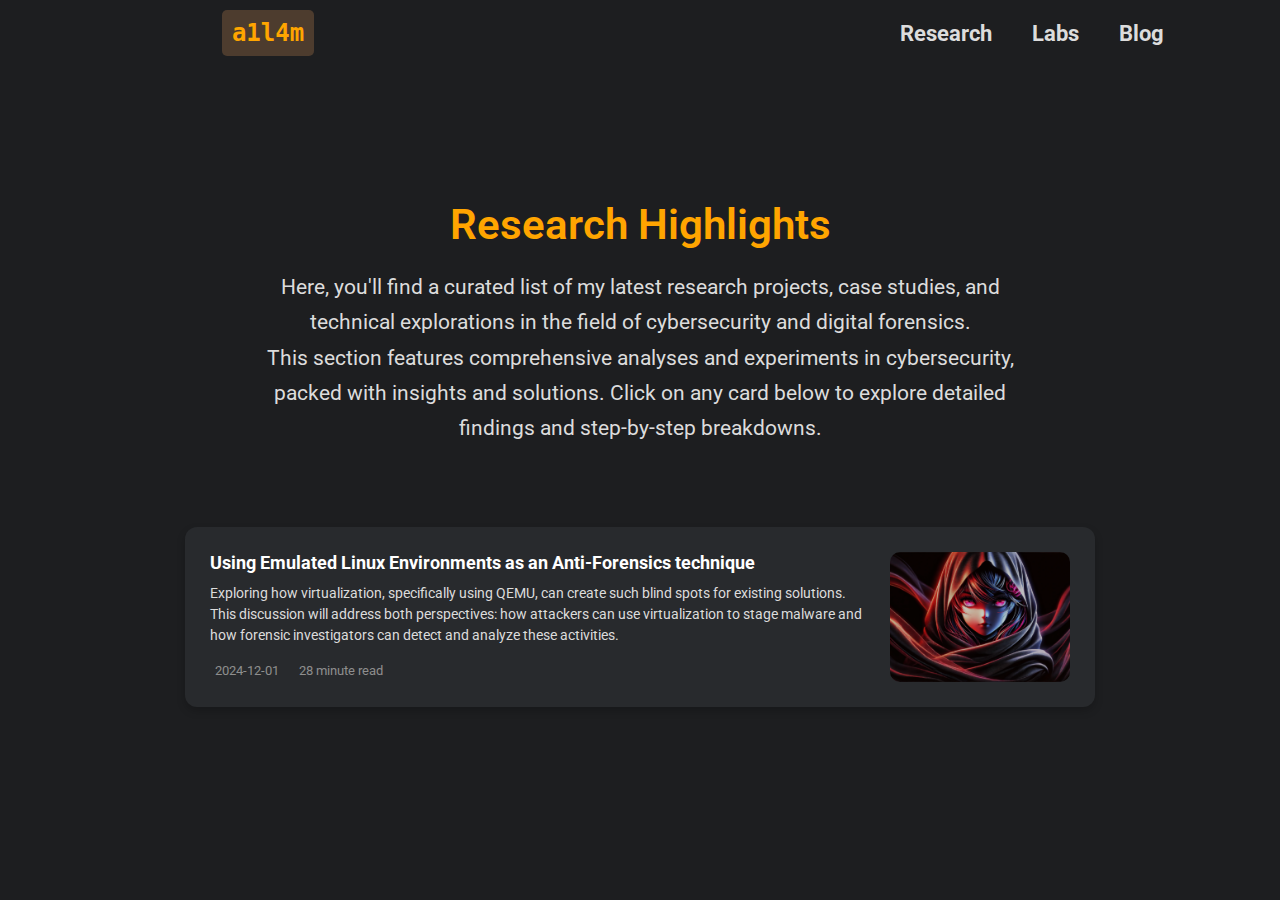
==== research/index.html @ d4893eb4 "Add files via upload" ====
<!DOCTYPE html>
<html lang="en">
<head>
    <meta charset="UTF-8">
    <meta name="viewport" content="width=device-width, initial-scale=1.0">
    <title>Research</title>
	<meta property="og:description" content="Here, you'll find a curated list of my latest research projects, case studies, and technical explorations in the field of cybersecurity and digital forensics." />
	<meta property="og:title" content="My Research Page" />
	<meta property="og:url" content="https://a1l4m.github.io/index.html" />
    <meta property="og:image" content="https://a1l4m.github.io/labs/images/mainthumbnail.png">
    <meta property="og:image:width" content="1200" />
    <meta property="og:image:height" content="627" />
    <meta property="og:type" content="website" />
    <link rel="stylesheet" href="https://stackpath.bootstrapcdn.com/bootstrap/5.3.0/css/bootstrap.min.css">
    <link rel="stylesheet" href="https://fonts.googleapis.com/css2?family=Roboto:wght@400;500;700&display=swap">
    <style>
        body {
            background-color: #1d1e20; /* Matching root index.html background */
            color: #dadadb; /* Matching root text color */
            font-family: "Roboto", Arial, sans-serif;
            margin: 0;
            padding: 0;
        }

        .research-container {
            max-width: 950px; /* Adjusted container width for moderate card size */
            margin: 30px auto; /* Added some space at the top and bottom */
            padding: 20px;
        }

        .research-card {
            background-color: #282a2d; /* Card background matching root index.html */
            margin: 20px 0; /* Moderate space between cards */
            padding: 25px; /* Adjusted padding for slightly larger cards */
            border-radius: 12px; /* Slightly rounded corners */
            box-shadow: 0 4px 8px rgba(0, 0, 0, 0.2); /* Subtle shadow */
            display: flex;
            justify-content: space-between;
            align-items: flex-start;
            gap: 20px;
            transition: transform 0.3s, box-shadow 0.3s;
            cursor: pointer;
        }

        .research-card:hover {
            transform: translateY(-7px); /* Moderate lift effect on hover */
            box-shadow: 0 6px 12px rgba(0, 0, 0, 0.3); /* Slightly stronger shadow on hover */
        }

        .research-card img {
            width: 180px; /* Moderately sized image */
            height: 130px;
            border-radius: 10px;
            object-fit: cover;
        }

        .research-card-content {
            flex: 1;
            display: flex;
            flex-direction: column;
        }

        .research-card-content h2 {
            color: #ffffff; /* Matching root index.html text */
            margin: 0 0 10px; /* Moderate space below the title */
            font-size: 18px; /* Slightly larger font size for title */
            font-weight: 700;
        }

        .research-card-content p {
            color: #dcdcdc; /* Subdued light text color for description */
            margin: 0 0 15px; /* Moderate space below the description */
            font-size: 14px; /* Moderate font size for readability */
        }

        .meta {
            display: flex;
            gap: 15px; /* Moderate gap between metadata items */
            align-items: center;
            color: #8e8e8e;
            font-size: 13px; /* Slightly larger font size for metadata */
            margin-top: auto;
        }

        .meta span {
            display: flex;
            align-items: center;
            gap: 5px;
        }

        .meta span i {
            font-size: 14px; /* Moderate icon size for better visibility */
        }
		
        /* Navbar Styles */
        .navbar {
            display: flex;
            justify-content: space-between;
            align-items: center;
            height: 50px;
            padding: 10px 20px;

        }
        .navbar .left, .navbar .right {
            flex: 1;
            display: flex;
            justify-content: center;
        }
        .navbar .center {
            flex: 0.5;
            text-align: center;
        }
        .navbar a {
            color: #dcdcdc; /* Off-white color */
            text-decoration: none;
            font-size: 22px;
            font-weight: bold;
            cursor: pointer;
            transition: color 0.3s;
        }
        .navbar a:hover {
            color: #ffffff; /* Bright white on hover */
        }
        .navbar .right a {
            margin-left: 40px; /* Adds space between MyLabs and Blog */
        }

.navbar .left a {
    background-color: #4D3C2E; /* Dark brown color */
    color: #FFA500; /* Bright orange color */
    padding: 5px 10px;
    border-radius: 5px;
    font-family: monospace; /* Similar font */
    font-size: 24px;
    font-weight: 600; /* Slightly bold to match the Premium style */
    transition: background-color 0.3s, color 0.3s;
}

.navbar .left a:hover {
    background-color: #5B4736; /* Slightly lighter dark brown on hover */
    color: #FF8C00; /* Brighter orange on hover */
}

.intro-section {
    padding-top: 60px; /* Add padding instead of margin for consistent spacing */
    margin: 0 auto 40px auto; /* Ensure other margins are preserved */
    max-width: 800px;
    color: #dadadb;
    text-align: center;
}


.intro-section h1 {
    font-size: 2.6rem; /* Similar to the header font size in the example */
    color: #FFA500; /* Bright orange to match theme */
    font-weight: 600; /* Bold font for emphasis */
    text-align: center;
    margin: 10px 0 20px 0; /* Add space around */
}

.intro-section p {
    font-size: 1.3rem; /* Adjusted for readability */
    line-height: 1.7; /* Improve spacing between lines */
    color: #dcdcdc; /* Slightly subdued for text */
    text-align: center; /* Center-align like the example */
    max-width: 800px; /* Limit width for readability */
    margin: 0 auto 40px auto; /* Centered and spaced below */
}

		
.intro-section {
    text-align: center;
    margin: 80px auto 40px auto; /* Increased top margin to 60px for more space */
    max-width: 800px;
    color: #dadadb;
}

    /* Heartbeat animation */
    #animated-header-content {
        animation: heartbeat 10s infinite; /* Runs every 10 seconds, infinitely */
        transform-origin: center center; /* Sets the scale transformation's origin */
    }

    @keyframes heartbeat {
        0% {
            transform: scale(1);
        }
        25% {
            transform: scale(1.1);
        }
        50% {
            transform: scale(1);
        }
        75% {
            transform: scale(1.1);
        }
        100% {
            transform: scale(1);
        }
    }
    </style>
</head>
<body>
<div class="navbar-container">
    <!-- Navbar -->
		<nav class="navbar">
			<div class="left">
				<a href="/index.html">a1l4m</a>
			</div>
			<div class="center"></div>
			<div class="right">
				<a href="/research/index.html">Research</a>
				<a href="/labs/index.html">Labs</a>
				<a href="https://a1l4m.medium.com" target="_blank">Blog</a>
			</div>
		</nav>
</div>

<div class="intro-section">
    <h1 id="animated-header-content">Research Highlights</h1>
    <p>
        Here, you'll find a curated list of my latest research projects, case studies, and technical explorations in the field of cybersecurity and digital forensics.
        <br>
        This section features comprehensive analyses and experiments in cybersecurity, packed with insights and solutions. Click on any card below to explore detailed findings and step-by-step breakdowns.
    </p>
</div>

<div class="research-container" id="research-container">
    <!-- Cards will be dynamically added here -->
</div>


<script>
async function fetchResearchFiles() {
    const container = document.getElementById('research-container');

    // Clear the container
    container.innerHTML = "";

    // Fetch the file list dynamically using research.json
    const response = await fetch('research.json'); // Assumes research.json is in the same directory as index.html
    const researchFiles = await response.json();

    for (const file of researchFiles) {
        try {
            const { title, description, thumbnail, path, date } = file;

            // Fetch the content of the research file for word count
            const fileResponse = await fetch(path);
            const fileContent = await fileResponse.text();

            // Calculate reading time based on the file content
            const wordCount = fileContent.split(/\s+/).length;
            const readingTime = Math.ceil(wordCount / 200); // Average reading speed: 200 WPM

            // Create card
            const card = document.createElement('div');
            card.className = 'research-card';
            card.onclick = () => {
                window.location.href = path; // Navigate to the file when card is clicked
            };

            card.innerHTML = `
                <div class="research-card-content">
                    <h2>${title || 'Untitled'}</h2>
                    <p>${description || 'No description available.'}</p>
                    <div class="meta">
                        <span><i class="fa fa-calendar"></i> ${date || 'Unknown date'}</span>
                        <span><i class="fa fa-clock-o"></i> ${readingTime || 1} minute read</span>
                    </div>
                </div>
                <img src="${thumbnail || 'default-thumbnail.png'}" alt="${title || 'No title'}">
            `;
            container.appendChild(card);
        } catch (error) {
            console.error(`Error processing file: ${file.path}`, error);
        }
    }
}

// Initial fetch of research files
fetchResearchFiles();


</script>
</body>
</html>
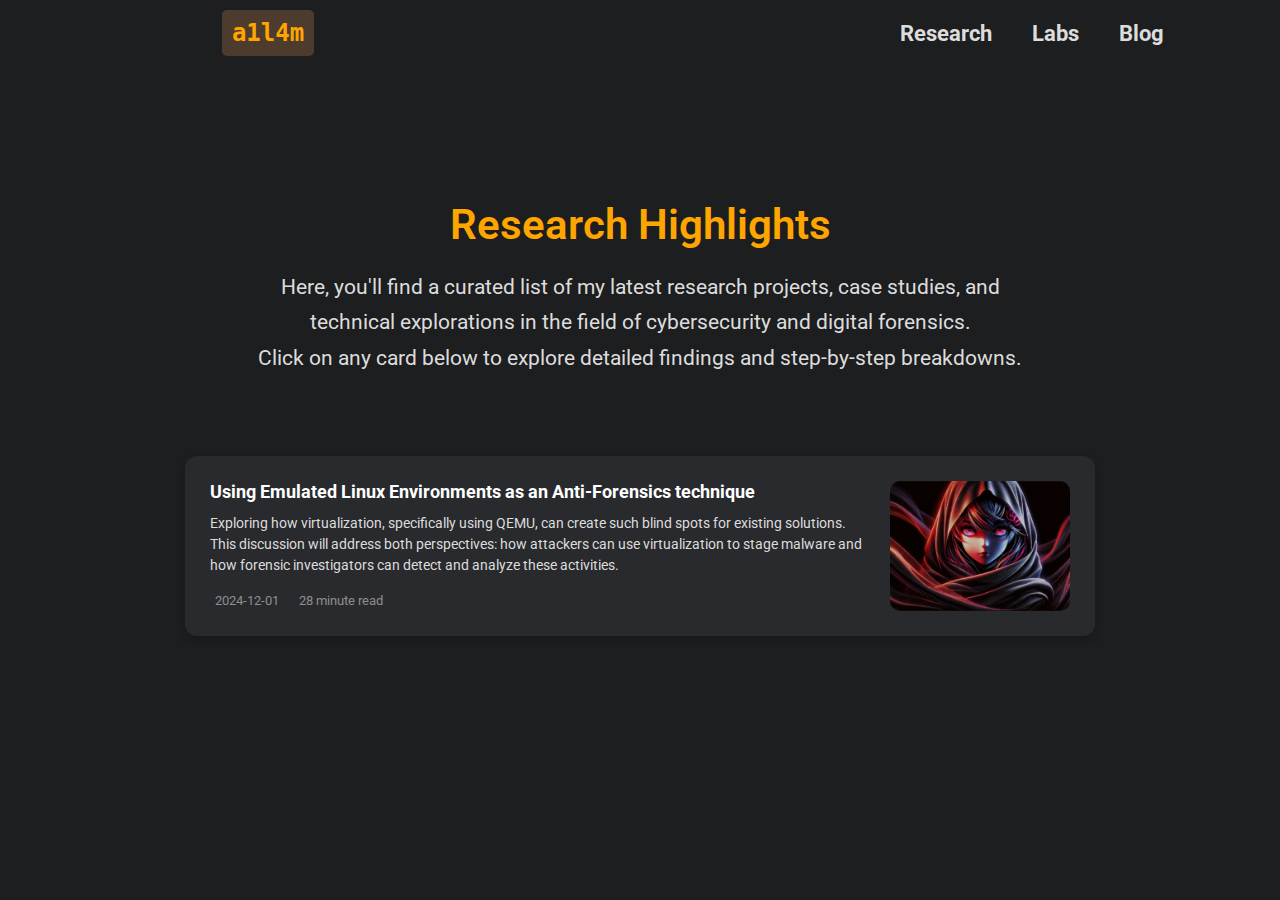
==== commit 1a4ca0c5: "Update index.html" ====
--- a/research/index.html
+++ b/research/index.html
@@ -5,7 +5,7 @@
     <meta name="viewport" content="width=device-width, initial-scale=1.0">
     <title>Research</title>
 	<meta property="og:description" content="Here, you'll find a curated list of my latest research projects, case studies, and technical explorations in the field of cybersecurity and digital forensics." />
-	<meta property="og:title" content="My Research Page" />
+	<meta property="og:title" content="Research Highlights" />
 	<meta property="og:url" content="https://a1l4m.github.io/index.html" />
     <meta property="og:image" content="https://a1l4m.github.io/labs/images/mainthumbnail.png">
     <meta property="og:image:width" content="1200" />
@@ -221,7 +221,7 @@
     <p>
         Here, you'll find a curated list of my latest research projects, case studies, and technical explorations in the field of cybersecurity and digital forensics.
         <br>
-        This section features comprehensive analyses and experiments in cybersecurity, packed with insights and solutions. Click on any card below to explore detailed findings and step-by-step breakdowns.
+        Click on any card below to explore detailed findings and step-by-step breakdowns.
     </p>
 </div>
 
